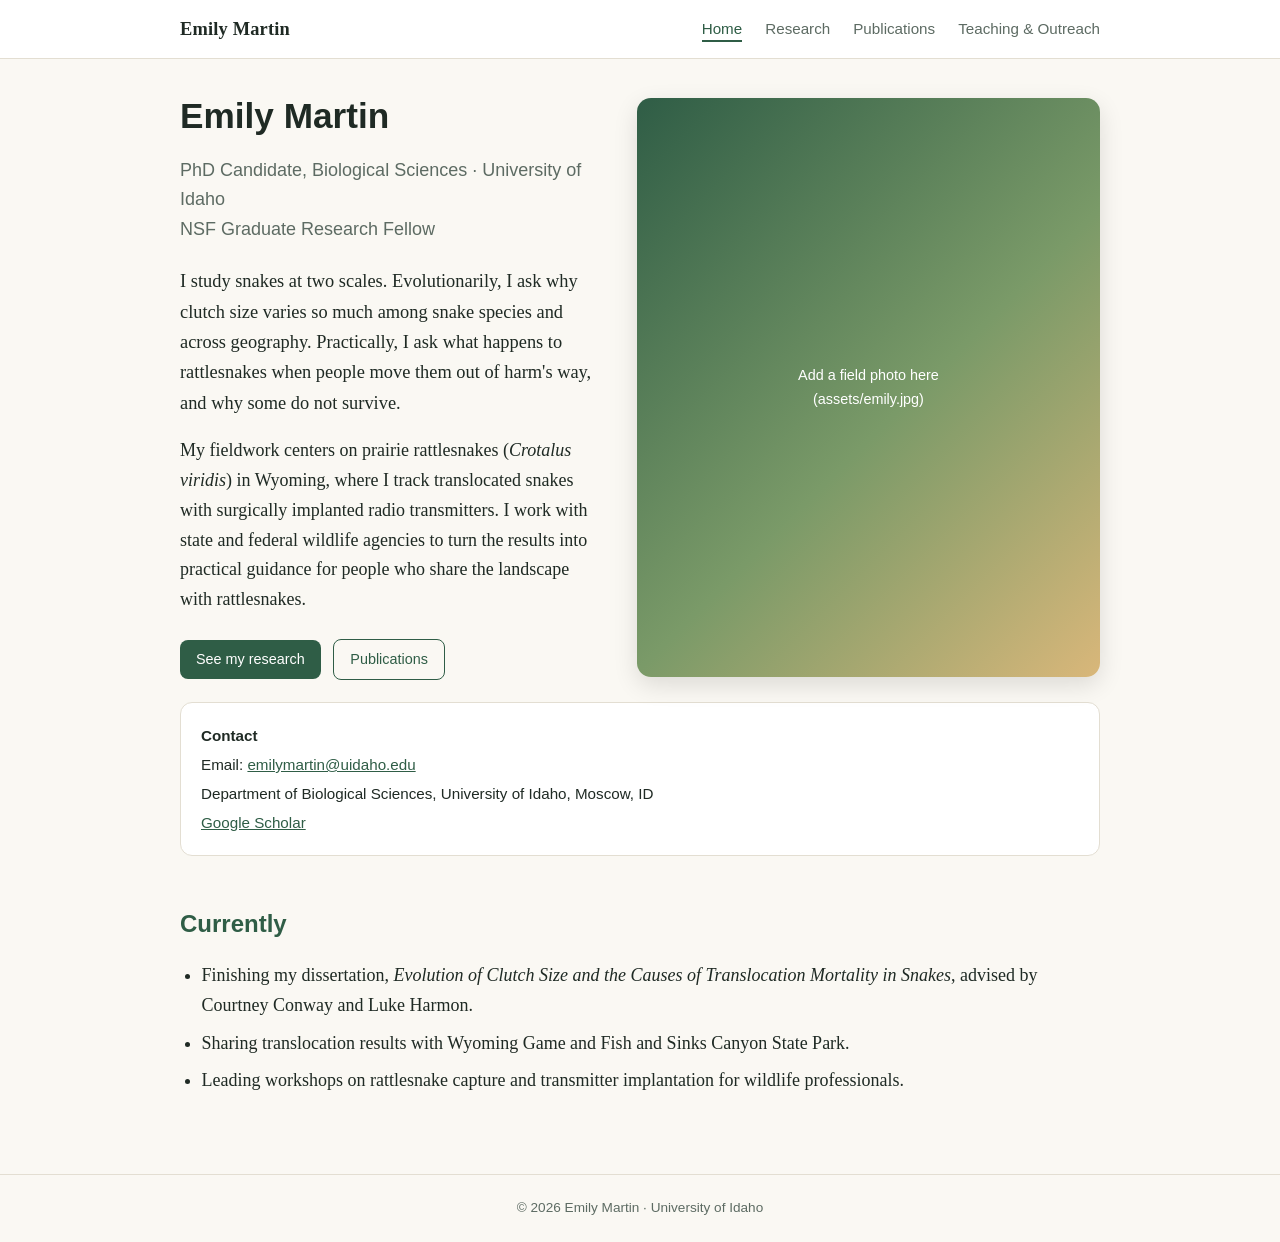
==== index.html @ 76abb7a8 "Add files via upload" ====
<!DOCTYPE html>
<html lang="en">
<head>
<meta charset="utf-8">
<meta name="viewport" content="width=device-width, initial-scale=1">
<title>Emily Martin | Snake Ecology &amp; Evolution</title>
<meta name="description" content="Emily Martin, PhD student in Biological Sciences at the University of Idaho, studying snake clutch-size evolution and translocation outcomes in prairie rattlesnakes.">
<link rel="stylesheet" href="style.css">
</head>
<body>
<header class="site"><div class="inner">
  <a class="brand" href="index.html">Emily Martin</a>
  <nav>
    <a class="active" href="index.html">Home</a>
    <a href="research.html">Research</a>
    <a href="publications.html">Publications</a>
    <a href="teaching.html">Teaching &amp; Outreach</a>
  </nav>
</div></header>

<main>
  <section class="hero">
    <div>
      <h1>Emily Martin</h1>
      <p class="subtitle">PhD Candidate, Biological Sciences · University of Idaho<br>NSF Graduate Research Fellow</p>
      <p class="lead">I study snakes at two scales. Evolutionarily, I ask why clutch size varies so much among snake species and across geography. Practically, I ask what happens to rattlesnakes when people move them out of harm's way, and why some do not survive.</p>
      <p>My fieldwork centers on prairie rattlesnakes (<em>Crotalus viridis</em>) in Wyoming, where I track translocated snakes with surgically implanted radio transmitters. I work with state and federal wildlife agencies to turn the results into practical guidance for people who share the landscape with rattlesnakes.</p>
      <a class="btn" href="research.html">See my research</a>
      <a class="btn alt" href="publications.html">Publications</a>
    </div>
    <!-- Replace the box below with your photo: save an image as assets/emily.jpg and swap in <img src="assets/emily.jpg" alt="Emily Martin holding a prairie rattlesnake in the field"> -->
    <div class="photo" id="photo">
      <span>Add a field photo here<br>(assets/emily.jpg)</span>
    </div>
  </section>

  <section class="contact">
    <p><strong>Contact</strong></p>
    <p>Email: <a href="mailto:emilymartin@uidaho.edu">emilymartin@uidaho.edu</a></p>
    <p>Department of Biological Sciences, University of Idaho, Moscow, ID</p>
    <p>
      <a href="https://scholar.google.com/">Google Scholar</a>
      <!-- TODO: replace with your Google Scholar profile URL -->
    </p>
  </section>

  <h2>Currently</h2>
  <ul class="plain">
    <li>Finishing my dissertation, <em>Evolution of Clutch Size and the Causes of Translocation Mortality in Snakes</em>, advised by Courtney Conway and Luke Harmon.</li>
    <li>Sharing translocation results with Wyoming Game and Fish and Sinks Canyon State Park.</li>
    <li>Leading workshops on rattlesnake capture and transmitter implantation for wildlife professionals.</li>
  </ul>
</main>

<footer>© 2026 Emily Martin · University of Idaho</footer>
</body>
</html>
---- style.css ----
:root{
  --bg:#faf8f3; --ink:#1f2a24; --muted:#5d6b63; --accent:#2f5d46; --accent2:#b5651d;
  --card:#ffffff; --line:#e3ded2;
}
*{box-sizing:border-box}
html{scroll-behavior:smooth}
body{margin:0;background:var(--bg);color:var(--ink);font-family:Georgia,"Times New Roman",serif;line-height:1.65;font-size:18px}
a{color:var(--accent)}
a:hover{color:var(--accent2)}
h1,h2,h3,nav,.btn,.tag,footer{font-family:"Helvetica Neue",Arial,sans-serif}
header.site{background:var(--card);border-bottom:1px solid var(--line);position:sticky;top:0;z-index:10}
header.site .inner{max-width:960px;margin:0 auto;padding:14px 20px;display:flex;flex-wrap:wrap;justify-content:space-between;align-items:center;gap:10px}
header.site .brand{font-weight:700;font-size:1.15rem;color:var(--ink);text-decoration:none;letter-spacing:.01em}
nav a{margin-left:18px;text-decoration:none;color:var(--muted);font-size:.95rem;padding-bottom:3px;border-bottom:2px solid transparent}
nav a:hover,nav a.active{color:var(--accent);border-bottom-color:var(--accent)}
main{max-width:960px;margin:0 auto;padding:36px 20px 60px}
h1{font-size:2.2rem;margin:0 0 .3em;line-height:1.2}
h2{font-size:1.5rem;margin:2em 0 .5em;color:var(--accent)}
h3{font-size:1.2rem;margin:0 0 .4em}
.hero{display:grid;grid-template-columns:1fr 1.1fr;gap:36px;align-items:center}
.hero .photo{aspect-ratio:4/5;border-radius:14px;overflow:hidden;background:linear-gradient(135deg,#2f5d46,#7a9a68 55%,#d9b77a);display:flex;align-items:center;justify-content:center;color:#fff;text-align:center;padding:20px;font-family:Arial,sans-serif;font-size:.9rem;box-shadow:0 8px 24px rgba(0,0,0,.12)}
.hero .photo img{width:100%;height:100%;object-fit:cover;display:block}
.lead{font-size:1.15rem;color:var(--ink)}
.subtitle{color:var(--muted);font-family:Arial,sans-serif;margin-bottom:1.2em}
.contact{background:var(--card);border:1px solid var(--line);border-radius:12px;padding:16px 20px;margin-top:22px;font-family:Arial,sans-serif;font-size:.95rem}
.contact p{margin:.25em 0}
.btn{display:inline-block;background:var(--accent);color:#fff;text-decoration:none;padding:8px 16px;border-radius:8px;font-size:.9rem;margin:6px 8px 0 0}
.btn:hover{background:var(--accent2);color:#fff}
.btn.alt{background:transparent;color:var(--accent);border:1px solid var(--accent)}
.btn.alt:hover{background:var(--accent);color:#fff}
.card{background:var(--card);border:1px solid var(--line);border-radius:14px;padding:24px 26px;margin:22px 0}
.tag{display:inline-block;font-size:.75rem;background:#e8efe9;color:var(--accent);padding:2px 10px;border-radius:99px;margin:0 6px 8px 0;text-transform:uppercase;letter-spacing:.05em}
.tag.status{background:#f6e6d4;color:var(--accent2)}
.figs{display:grid;grid-template-columns:1fr 1fr;gap:16px;margin-top:16px}
figure{margin:0}
figure .ph{aspect-ratio:4/3;border:2px dashed #b9c4bb;border-radius:10px;background:#f1f4f1;display:flex;align-items:center;justify-content:center;text-align:center;padding:14px;color:var(--muted);font-family:Arial,sans-serif;font-size:.85rem}
figure img{width:100%;border-radius:10px;display:block}
figcaption{font-size:.85rem;color:var(--muted);margin-top:6px;font-family:Arial,sans-serif}
ul.pubs{list-style:none;padding:0}
ul.pubs li{background:var(--card);border:1px solid var(--line);border-left:4px solid var(--accent);border-radius:8px;padding:14px 18px;margin:14px 0}
.year{font-family:Arial,sans-serif;font-weight:700;color:var(--accent2);margin-top:1.6em}
ul.plain{padding-left:1.2em}
ul.plain li{margin:.45em 0}
footer{border-top:1px solid var(--line);text-align:center;padding:22px;color:var(--muted);font-size:.85rem}
@media(max-width:720px){
  .hero,.figs{grid-template-columns:1fr}
  nav a{margin:0 14px 0 0}
  body{font-size:17px}
}
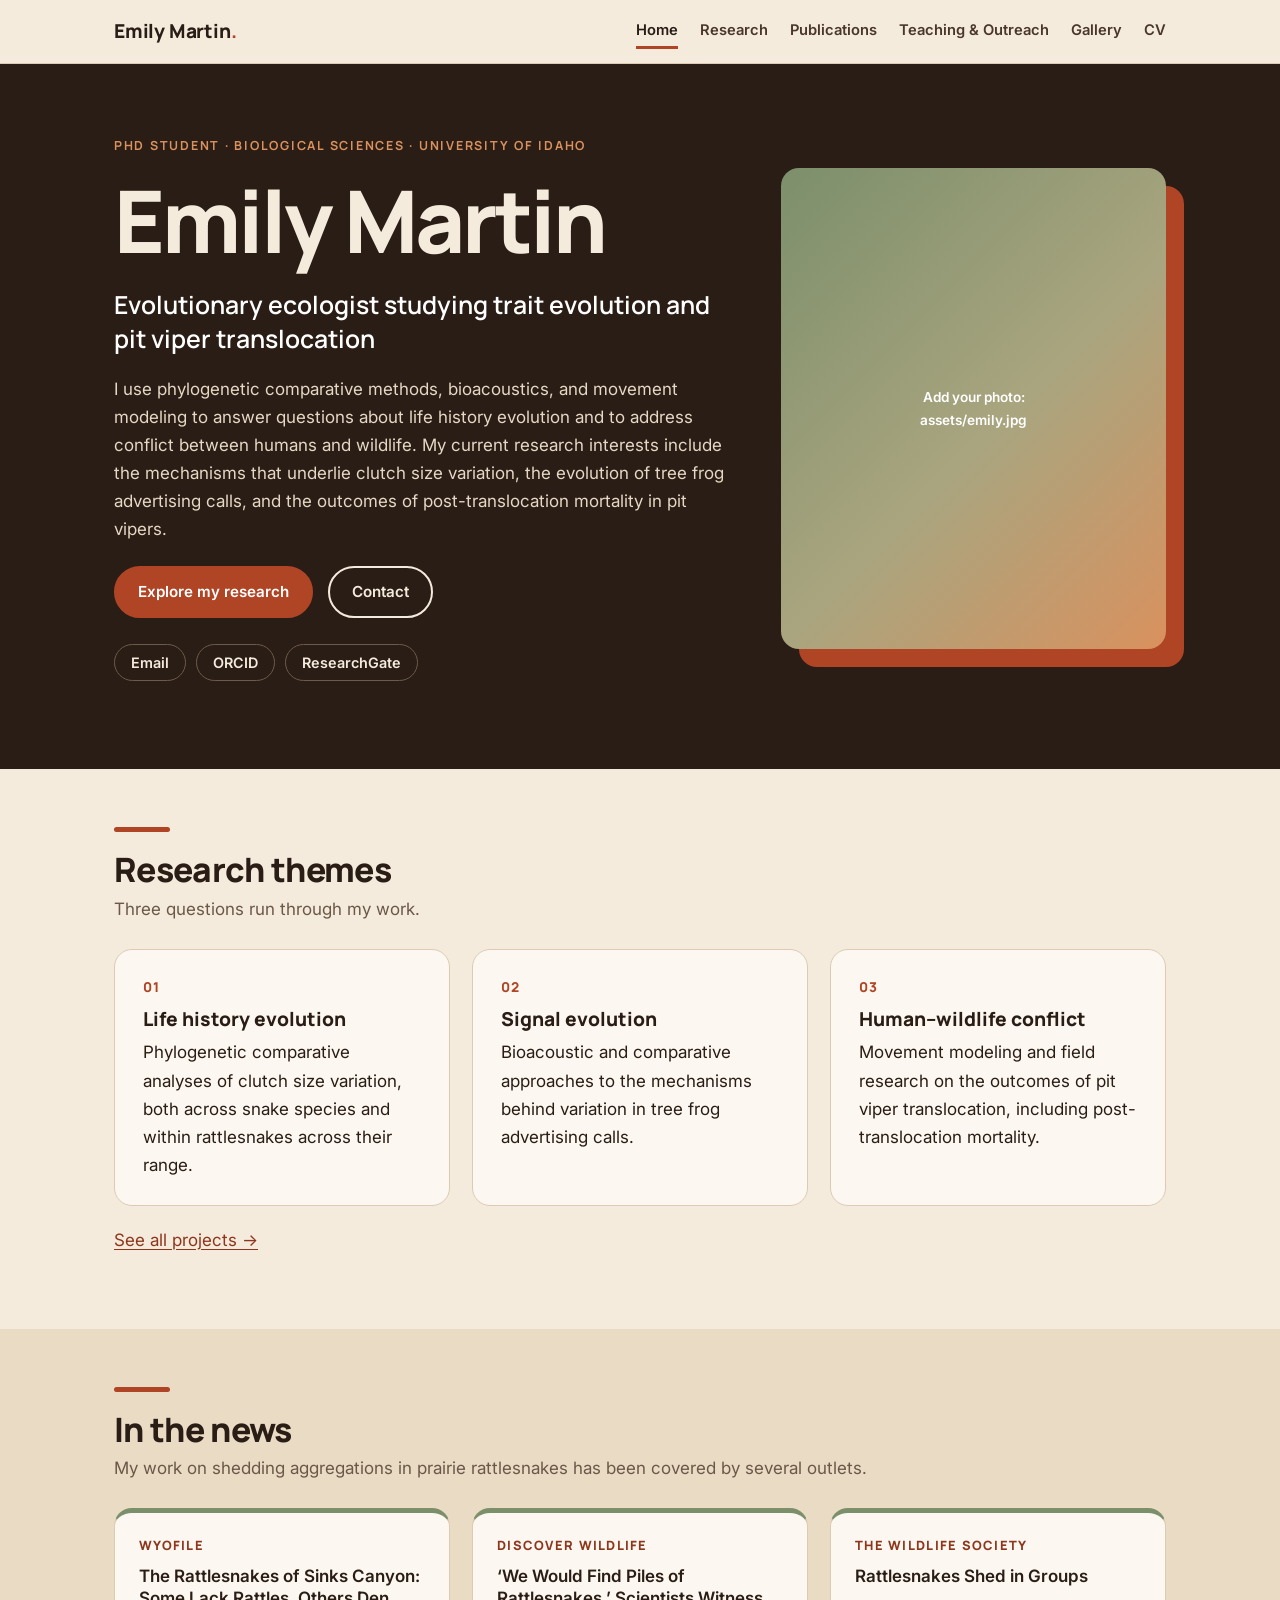
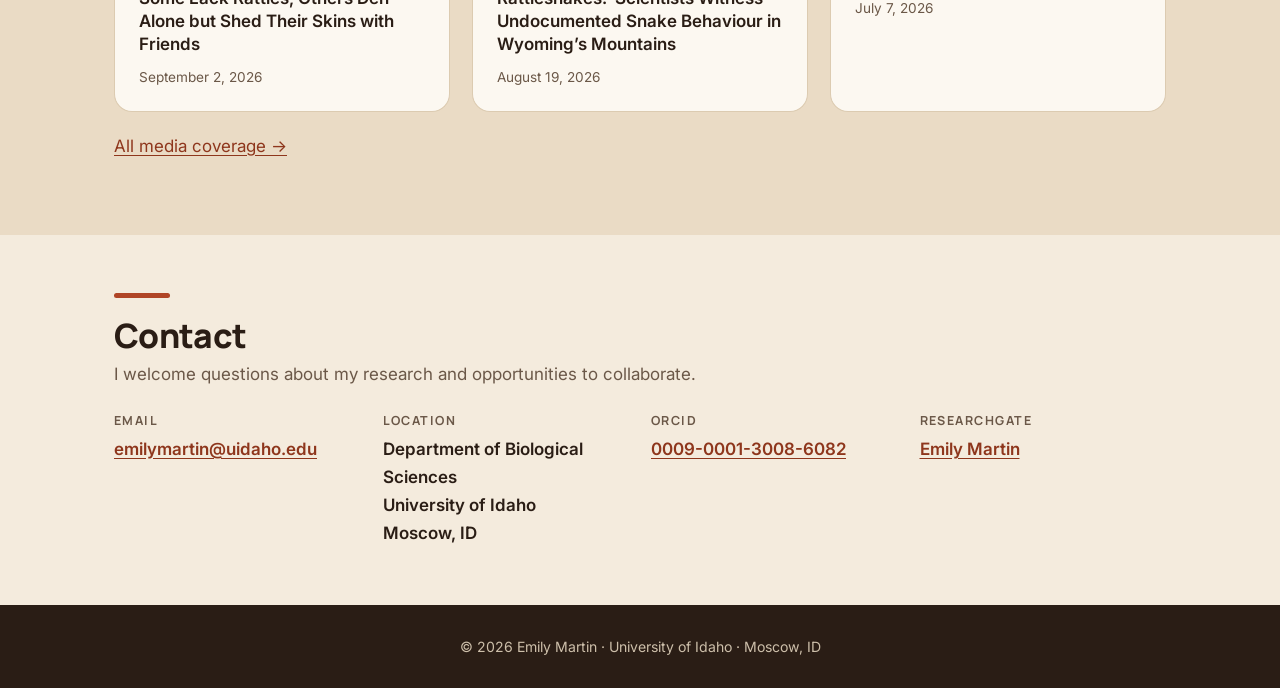
==== commit f1c35223: "Add files via upload" ====
--- a/index.html
+++ b/index.html
@@ -3,55 +3,119 @@
 <head>
 <meta charset="utf-8">
 <meta name="viewport" content="width=device-width, initial-scale=1">
-<title>Emily Martin | Snake Ecology &amp; Evolution</title>
-<meta name="description" content="Emily Martin, PhD student in Biological Sciences at the University of Idaho, studying snake clutch-size evolution and translocation outcomes in prairie rattlesnakes.">
+<title>Emily Martin | Evolutionary Ecologist</title>
+<meta name="description" content="Emily Martin is a PhD student at the University of Idaho studying trait evolution, clutch size variation, tree frog acoustic signals, and pit viper translocation.">
+<link rel="preconnect" href="https://fonts.googleapis.com">
+<link rel="preconnect" href="https://fonts.gstatic.com" crossorigin>
+<link href="https://fonts.googleapis.com/css2?family=Inter:wght@400;500;600&family=Manrope:wght@600;700;800&display=swap" rel="stylesheet">
 <link rel="stylesheet" href="style.css">
+<script src="script.js" defer></script>
 </head>
 <body>
-<header class="site"><div class="inner">
-  <a class="brand" href="index.html">Emily Martin</a>
-  <nav>
+<header class="site"><div class="wrap">
+  <a class="brand" href="index.html">Emily Martin<span>.</span></a>
+  <nav aria-label="Main">
     <a class="active" href="index.html">Home</a>
     <a href="research.html">Research</a>
     <a href="publications.html">Publications</a>
     <a href="teaching.html">Teaching &amp; Outreach</a>
+    <a href="gallery.html">Gallery</a>
+    <a href="cv.html">CV</a>
   </nav>
 </div></header>
 
-<main>
-  <section class="hero">
+<section class="hero">
+  <div class="wrap">
     <div>
+      <div class="eyebrow">PhD Student &middot; Biological Sciences &middot; University of Idaho</div>
       <h1>Emily Martin</h1>
-      <p class="subtitle">PhD Candidate, Biological Sciences · University of Idaho<br>NSF Graduate Research Fellow</p>
-      <p class="lead">I study snakes at two scales. Evolutionarily, I ask why clutch size varies so much among snake species and across geography. Practically, I ask what happens to rattlesnakes when people move them out of harm's way, and why some do not survive.</p>
-      <p>My fieldwork centers on prairie rattlesnakes (<em>Crotalus viridis</em>) in Wyoming, where I track translocated snakes with surgically implanted radio transmitters. I work with state and federal wildlife agencies to turn the results into practical guidance for people who share the landscape with rattlesnakes.</p>
-      <a class="btn" href="research.html">See my research</a>
-      <a class="btn alt" href="publications.html">Publications</a>
+      <p class="tagline">Evolutionary ecologist studying trait evolution and pit viper translocation</p>
+      <p class="interests">I use phylogenetic comparative methods, bioacoustics, and movement modeling to answer questions about life history evolution and to address conflict between humans and wildlife. My current research interests include the mechanisms that underlie clutch size variation, the evolution of tree frog advertising calls, and the outcomes of post-translocation mortality in pit vipers.</p>
+      <a class="btn" href="research.html">Explore my research</a>
+      <a class="btn ghost" href="#contact">Contact</a>
+      <div class="chips">
+        <a href="mailto:emilymartin@uidaho.edu">Email</a>
+        <a href="https://orcid.org/0009-0001-3008-6082" target="_blank" rel="noopener">ORCID</a>
+        <a href="https://www.researchgate.net/profile/Emily-Martin-101" target="_blank" rel="noopener">ResearchGate</a>
+      </div>
     </div>
-    <!-- Replace the box below with your photo: save an image as assets/emily.jpg and swap in <img src="assets/emily.jpg" alt="Emily Martin holding a prairie rattlesnake in the field"> -->
-    <div class="photo" id="photo">
-      <span>Add a field photo here<br>(assets/emily.jpg)</span>
+    <!-- HOME PHOTO: upload a photo named emily.jpg (or .png) into the "assets" folder and it appears here automatically.
+         Edit the alt text below to describe your photo. -->
+    <div class="photo-wrap">
+      <div class="frame photo">
+        <span>Add your photo:<br>assets/emily.jpg</span>
+        <img data-img="assets/emily" alt="Emily Martin in the field">
+      </div>
     </div>
-  </section>
+  </div>
+</section>
 
-  <section class="contact">
-    <p><strong>Contact</strong></p>
-    <p>Email: <a href="mailto:emilymartin@uidaho.edu">emilymartin@uidaho.edu</a></p>
-    <p>Department of Biological Sciences, University of Idaho, Moscow, ID</p>
-    <p>
-      <a href="https://scholar.google.com/">Google Scholar</a>
-      <!-- TODO: replace with your Google Scholar profile URL -->
-    </p>
-  </section>
+<section class="section">
+  <div class="wrap">
+    <div class="rule"></div>
+    <h2>Research themes</h2>
+    <p class="sub">Three questions run through my work.</p>
+    <div class="grid3">
+      <div class="card">
+        <span class="num">01</span>
+        <h3>Life history evolution</h3>
+        <p>Phylogenetic comparative analyses of clutch size variation, both across snake species and within rattlesnakes across their range.</p>
+      </div>
+      <div class="card">
+        <span class="num">02</span>
+        <h3>Signal evolution</h3>
+        <p>Bioacoustic and comparative approaches to the mechanisms behind variation in tree frog advertising calls.</p>
+      </div>
+      <div class="card">
+        <span class="num">03</span>
+        <h3>Human&ndash;wildlife conflict</h3>
+        <p>Movement modeling and field research on the outcomes of pit viper translocation, including post-translocation mortality.</p>
+      </div>
+    </div>
+    <p class="more"><a href="research.html">See all projects &rarr;</a></p>
+  </div>
+</section>
 
-  <h2>Currently</h2>
-  <ul class="plain">
-    <li>Finishing my dissertation, <em>Evolution of Clutch Size and the Causes of Translocation Mortality in Snakes</em>, advised by Courtney Conway and Luke Harmon.</li>
-    <li>Sharing translocation results with Wyoming Game and Fish and Sinks Canyon State Park.</li>
-    <li>Leading workshops on rattlesnake capture and transmitter implantation for wildlife professionals.</li>
-  </ul>
-</main>
+<section class="section alt">
+  <div class="wrap">
+    <div class="rule"></div>
+    <h2>In the news</h2>
+    <p class="sub">My work on shedding aggregations in prairie rattlesnakes has been covered by several outlets.</p>
+    <div class="news">
+      <a href="https://wyofile.com/the-rattlesnakes-of-sinks-canyon-some-lack-rattles-others-den-alone-but-shed-their-skin-with-friends/" target="_blank" rel="noopener">
+        <span class="outlet">WyoFile</span>
+        <span class="headline">The Rattlesnakes of Sinks Canyon: Some Lack Rattles, Others Den Alone but Shed Their Skins with Friends</span>
+        <span class="date">September 2, 2026</span>
+      </a>
+      <a href="https://www.discoverwildlife.com/animal-facts/reptiles/prairie-rattlesnake-shedding-aggregation" target="_blank" rel="noopener">
+        <span class="outlet">Discover Wildlife</span>
+        <span class="headline">&lsquo;We Would Find Piles of Rattlesnakes.&rsquo; Scientists Witness Undocumented Snake Behaviour in Wyoming&rsquo;s Mountains</span>
+        <span class="date">August 19, 2026</span>
+      </a>
+      <a href="https://wildlife.org/rattlesnakes-shed-in-groups/" target="_blank" rel="noopener">
+        <span class="outlet">The Wildlife Society</span>
+        <span class="headline">Rattlesnakes Shed in Groups</span>
+        <span class="date">July 7, 2026</span>
+      </a>
+    </div>
+    <p class="more"><a href="teaching.html#media">All media coverage &rarr;</a></p>
+  </div>
+</section>
 
-<footer>© 2026 Emily Martin · University of Idaho</footer>
+<section class="section" id="contact">
+  <div class="wrap">
+    <div class="rule"></div>
+    <h2>Contact</h2>
+    <p class="sub">I welcome questions about my research and opportunities to collaborate.</p>
+    <div class="contact">
+      <div><h3>Email</h3><p><a href="mailto:emilymartin@uidaho.edu">emilymartin@uidaho.edu</a></p></div>
+      <div><h3>Location</h3><p>Department of Biological Sciences<br>University of Idaho<br>Moscow, ID</p></div>
+      <div><h3>ORCID</h3><p><a href="https://orcid.org/0009-0001-3008-6082" target="_blank" rel="noopener">0009-0001-3008-6082</a></p></div>
+      <div><h3>ResearchGate</h3><p><a href="https://www.researchgate.net/profile/Emily-Martin-101" target="_blank" rel="noopener">Emily Martin</a></p></div>
+    </div>
+  </div>
+</section>
+
+<footer class="site">&copy; 2026 Emily Martin &middot; University of Idaho &middot; Moscow, ID</footer>
 </body>
 </html>
--- a/style.css
+++ b/style.css
@@ -1,49 +1,145 @@
+/* Emily Martin: personal academic site
+   Bold, modern layout in desert earth tones (rust, sand, sage). */
 :root{
-  --bg:#faf8f3; --ink:#1f2a24; --muted:#5d6b63; --accent:#2f5d46; --accent2:#b5651d;
-  --card:#ffffff; --line:#e3ded2;
+  --sand:#F4EBDD; --sand-2:#EADBC5; --cream:#FCF8F1;
+  --umber:#2A1D15; --umber-2:#4A372B;
+  --rust:#B04526; --rust-dark:#8E361C; --clay:#D9915E;
+  --sage:#7C8F6B; --sage-dark:#4F6046;
+  --line:#DCCBB1; --muted:#6B5848;
+  --radius:18px;
+  --font-head:"Manrope","Inter",system-ui,-apple-system,"Segoe UI",Roboto,Helvetica,Arial,sans-serif;
+  --font-body:"Inter",system-ui,-apple-system,"Segoe UI",Roboto,Helvetica,Arial,sans-serif;
 }
 *{box-sizing:border-box}
+[hidden]{display:none !important}
 html{scroll-behavior:smooth}
-body{margin:0;background:var(--bg);color:var(--ink);font-family:Georgia,"Times New Roman",serif;line-height:1.65;font-size:18px}
-a{color:var(--accent)}
-a:hover{color:var(--accent2)}
-h1,h2,h3,nav,.btn,.tag,footer{font-family:"Helvetica Neue",Arial,sans-serif}
-header.site{background:var(--card);border-bottom:1px solid var(--line);position:sticky;top:0;z-index:10}
-header.site .inner{max-width:960px;margin:0 auto;padding:14px 20px;display:flex;flex-wrap:wrap;justify-content:space-between;align-items:center;gap:10px}
-header.site .brand{font-weight:700;font-size:1.15rem;color:var(--ink);text-decoration:none;letter-spacing:.01em}
-nav a{margin-left:18px;text-decoration:none;color:var(--muted);font-size:.95rem;padding-bottom:3px;border-bottom:2px solid transparent}
-nav a:hover,nav a.active{color:var(--accent);border-bottom-color:var(--accent)}
-main{max-width:960px;margin:0 auto;padding:36px 20px 60px}
-h1{font-size:2.2rem;margin:0 0 .3em;line-height:1.2}
-h2{font-size:1.5rem;margin:2em 0 .5em;color:var(--accent)}
-h3{font-size:1.2rem;margin:0 0 .4em}
-.hero{display:grid;grid-template-columns:1fr 1.1fr;gap:36px;align-items:center}
-.hero .photo{aspect-ratio:4/5;border-radius:14px;overflow:hidden;background:linear-gradient(135deg,#2f5d46,#7a9a68 55%,#d9b77a);display:flex;align-items:center;justify-content:center;color:#fff;text-align:center;padding:20px;font-family:Arial,sans-serif;font-size:.9rem;box-shadow:0 8px 24px rgba(0,0,0,.12)}
-.hero .photo img{width:100%;height:100%;object-fit:cover;display:block}
-.lead{font-size:1.15rem;color:var(--ink)}
-.subtitle{color:var(--muted);font-family:Arial,sans-serif;margin-bottom:1.2em}
-.contact{background:var(--card);border:1px solid var(--line);border-radius:12px;padding:16px 20px;margin-top:22px;font-family:Arial,sans-serif;font-size:.95rem}
-.contact p{margin:.25em 0}
-.btn{display:inline-block;background:var(--accent);color:#fff;text-decoration:none;padding:8px 16px;border-radius:8px;font-size:.9rem;margin:6px 8px 0 0}
-.btn:hover{background:var(--accent2);color:#fff}
-.btn.alt{background:transparent;color:var(--accent);border:1px solid var(--accent)}
-.btn.alt:hover{background:var(--accent);color:#fff}
-.card{background:var(--card);border:1px solid var(--line);border-radius:14px;padding:24px 26px;margin:22px 0}
-.tag{display:inline-block;font-size:.75rem;background:#e8efe9;color:var(--accent);padding:2px 10px;border-radius:99px;margin:0 6px 8px 0;text-transform:uppercase;letter-spacing:.05em}
-.tag.status{background:#f6e6d4;color:var(--accent2)}
-.figs{display:grid;grid-template-columns:1fr 1fr;gap:16px;margin-top:16px}
+body{margin:0;background:var(--sand);color:var(--umber);font-family:var(--font-body);font-size:17px;line-height:1.65;-webkit-font-smoothing:antialiased}
+img{max-width:100%}
+a{color:var(--rust-dark);text-underline-offset:3px}
+a:hover{color:var(--rust)}
+h1,h2,h3{font-family:var(--font-head);line-height:1.15;margin:0}
+p{margin:0 0 1em}
+.wrap{max-width:1100px;margin:0 auto;padding:0 24px}
+
+/* Header / nav */
+header.site{background:var(--sand);border-bottom:1px solid var(--line);position:sticky;top:0;z-index:20}
+header.site .wrap{display:flex;flex-wrap:wrap;align-items:center;justify-content:space-between;gap:6px 24px;padding-top:14px;padding-bottom:14px}
+.brand{font-family:var(--font-head);font-weight:800;font-size:1.2rem;letter-spacing:-.01em;color:var(--umber);text-decoration:none}
+.brand span{color:var(--rust)}
+nav{display:flex;flex-wrap:wrap;gap:4px 22px}
+nav a{font-weight:600;font-size:.92rem;color:var(--umber-2);text-decoration:none;padding:4px 0;border-bottom:3px solid transparent}
+nav a:hover{color:var(--rust-dark);border-bottom-color:var(--clay)}
+nav a.active{color:var(--umber);border-bottom-color:var(--rust)}
+
+/* Hero (home) */
+.hero{background:var(--umber);color:var(--sand);padding:72px 0 88px;overflow:hidden}
+.hero .wrap{display:grid;grid-template-columns:1.35fr .85fr;gap:56px;align-items:center}
+.eyebrow{font-family:var(--font-head);text-transform:uppercase;letter-spacing:.14em;font-weight:700;font-size:.78rem;color:var(--clay);margin-bottom:14px}
+.hero h1{font-size:clamp(2.9rem,7.5vw,5.4rem);font-weight:800;letter-spacing:-.035em;margin-bottom:18px}
+.hero .tagline{font-family:var(--font-head);font-weight:600;font-size:clamp(1.2rem,2.4vw,1.55rem);line-height:1.35;color:#fff;margin-bottom:20px}
+.hero .interests{color:#E5D8C4;max-width:60ch}
+.btn{display:inline-block;background:var(--rust);color:#fff;text-decoration:none;font-weight:600;font-size:.95rem;padding:11px 22px;border-radius:999px;margin:6px 10px 0 0;border:2px solid var(--rust)}
+.btn:hover{background:var(--rust-dark);border-color:var(--rust-dark);color:#fff}
+.btn.ghost{background:transparent;color:var(--sand);border-color:var(--sand)}
+.btn.ghost:hover{background:var(--sand);color:var(--umber);border-color:var(--sand)}
+.btn.dark{background:var(--umber);border-color:var(--umber)}
+.btn.dark:hover{background:var(--umber-2);border-color:var(--umber-2)}
+.btn.outline{background:transparent;color:var(--umber);border-color:var(--umber)}
+.btn.outline:hover{background:var(--umber);color:var(--sand)}
+.chips{margin-top:26px;display:flex;flex-wrap:wrap;gap:10px}
+.chips a{color:var(--sand);text-decoration:none;font-size:.9rem;font-weight:600;border:1px solid #6d5a4a;border-radius:999px;padding:6px 16px}
+.chips a:hover{border-color:var(--clay);color:var(--clay)}
+.photo-wrap{position:relative}
+.photo-wrap::before{content:"";position:absolute;inset:18px -18px -18px 18px;background:var(--rust);border-radius:var(--radius)}
+.frame{position:relative;overflow:hidden;background:linear-gradient(135deg,var(--sage) 0%,#A9A57F 55%,var(--clay) 100%);display:flex;align-items:center;justify-content:center;text-align:center;color:#fff;font-size:.85rem;font-weight:600;padding:16px}
+.frame img{position:absolute;inset:0;width:100%;height:100%;object-fit:cover;display:block}
+.frame.loaded span{display:none}
+.photo{position:relative;aspect-ratio:4/5;border-radius:var(--radius)}
+
+/* Inner page header */
+.page-head{background:var(--umber);color:var(--sand);padding:54px 0 58px}
+.page-head h1{font-size:clamp(2.4rem,5.5vw,3.8rem);font-weight:800;letter-spacing:-.03em;margin-bottom:12px}
+.page-head p{color:#E5D8C4;max-width:68ch;font-size:1.1rem;margin:0}
+
+/* Sections */
+.section{padding:58px 0}
+.section.alt{background:var(--sand-2)}
+.section h2{font-size:clamp(1.6rem,3vw,2.1rem);font-weight:800;letter-spacing:-.02em;margin-bottom:6px}
+.section h2 + .sub{color:var(--muted);margin-bottom:26px}
+.rule{width:56px;height:5px;background:var(--rust);border-radius:3px;margin:0 0 18px}
+.grid3{display:grid;grid-template-columns:repeat(3,1fr);gap:22px}
+.card{background:var(--cream);border:1px solid var(--line);border-radius:var(--radius);padding:26px 28px}
+.card h3{font-size:1.2rem;font-weight:800;margin-bottom:8px}
+.card .num{font-family:var(--font-head);font-weight:800;color:var(--rust);font-size:.85rem;letter-spacing:.1em;margin-bottom:10px;display:block}
+.card p:last-child{margin-bottom:0}
+
+/* Contact */
+.contact{display:grid;grid-template-columns:repeat(auto-fit,minmax(220px,1fr));gap:22px}
+.contact h3{font-size:.78rem;text-transform:uppercase;letter-spacing:.12em;color:var(--muted);margin-bottom:6px}
+.contact p{margin:0;font-weight:600}
+
+/* News */
+.news{display:grid;grid-template-columns:repeat(3,1fr);gap:22px}
+.news a{display:block;background:var(--cream);border:1px solid var(--line);border-radius:var(--radius);padding:22px 24px;text-decoration:none;color:var(--umber);border-top:5px solid var(--sage)}
+.news a:hover{border-top-color:var(--rust);transform:translateY(-2px)}
+.news .outlet{font-family:var(--font-head);font-weight:800;font-size:.8rem;text-transform:uppercase;letter-spacing:.1em;color:var(--rust-dark);display:block;margin-bottom:8px}
+.news .headline{font-weight:600;display:block;line-height:1.35}
+.news .date{display:block;margin-top:10px;font-size:.85rem;color:var(--muted)}
+.more{margin-top:20px}
+
+/* Research projects */
+.project{background:var(--cream);border:1px solid var(--line);border-top:6px solid var(--rust);border-radius:var(--radius);padding:30px 34px;margin:0 0 30px}
+.project:nth-of-type(even){border-top-color:var(--sage)}
+.project h3{font-size:1.55rem;font-weight:800;letter-spacing:-.015em;margin:6px 0 12px}
+.tags{display:flex;flex-wrap:wrap;gap:8px}
+.tag{font-family:var(--font-head);font-size:.72rem;font-weight:700;text-transform:uppercase;letter-spacing:.09em;padding:4px 12px;border-radius:999px;background:var(--sand-2);color:var(--umber-2)}
+.tag.status{background:var(--rust);color:#fff}
+.tag.sage{background:var(--sage-dark);color:#fff}
+.project .meta{font-size:.92rem;color:var(--muted);margin:14px 0 0}
+.figs{display:grid;grid-template-columns:1fr 1fr;gap:18px;margin:22px 0 4px}
 figure{margin:0}
-figure .ph{aspect-ratio:4/3;border:2px dashed #b9c4bb;border-radius:10px;background:#f1f4f1;display:flex;align-items:center;justify-content:center;text-align:center;padding:14px;color:var(--muted);font-family:Arial,sans-serif;font-size:.85rem}
-figure img{width:100%;border-radius:10px;display:block}
-figcaption{font-size:.85rem;color:var(--muted);margin-top:6px;font-family:Arial,sans-serif}
-ul.pubs{list-style:none;padding:0}
-ul.pubs li{background:var(--card);border:1px solid var(--line);border-left:4px solid var(--accent);border-radius:8px;padding:14px 18px;margin:14px 0}
-.year{font-family:Arial,sans-serif;font-weight:700;color:var(--accent2);margin-top:1.6em}
-ul.plain{padding-left:1.2em}
-ul.plain li{margin:.45em 0}
-footer{border-top:1px solid var(--line);text-align:center;padding:22px;color:var(--muted);font-size:.85rem}
-@media(max-width:720px){
-  .hero,.figs{grid-template-columns:1fr}
-  nav a{margin:0 14px 0 0}
-  body{font-size:17px}
+.fig .frame{aspect-ratio:4/3;border-radius:12px;border:1px solid var(--line);background:#fff;color:var(--muted)}
+.fig .frame img{object-fit:contain}
+figcaption{font-size:.86rem;color:var(--muted);margin-top:8px;line-height:1.45}
+
+/* Publications */
+.year{font-family:var(--font-head);font-weight:800;font-size:2.2rem;color:var(--rust);margin:0 0 4px}
+.pub{padding:20px 0;border-bottom:1px solid var(--line)}
+.pub:first-of-type{border-top:1px solid var(--line)}
+.pub .tags{margin-top:10px}
+.pub .doi{display:inline-block;margin-top:8px;font-weight:600}
+.plain{padding-left:1.2em;margin:0 0 1em}
+.plain li{margin:.55em 0}
+ul.clean{list-style:none;padding:0;margin:0}
+ul.clean li{padding:14px 0;border-bottom:1px solid var(--line)}
+ul.clean li:first-child{border-top:1px solid var(--line)}
+ul.clean .when{font-family:var(--font-head);font-weight:800;color:var(--rust-dark);margin-right:8px}
+ul.clean .where{color:var(--muted);display:block;font-size:.92rem}
+
+/* CV timeline */
+.entry{display:grid;grid-template-columns:200px 1fr;gap:6px 30px;padding:18px 0;border-bottom:1px solid var(--line)}
+.entry:first-of-type{border-top:1px solid var(--line)}
+.entry .when{font-family:var(--font-head);font-weight:700;font-size:.9rem;color:var(--rust-dark)}
+.entry h3{font-size:1.08rem;font-weight:800;margin-bottom:2px}
+.entry .org{color:var(--muted);margin:0 0 6px;font-size:.95rem}
+.entry ul{margin:6px 0 0;padding-left:1.15em}
+.entry li{margin:.3em 0}
+
+/* Gallery */
+.gallery{display:grid;grid-template-columns:repeat(auto-fill,minmax(300px,1fr));gap:26px}
+.shot .frame{aspect-ratio:4/3;border-radius:14px}
+.shot figcaption{font-size:.95rem}
+
+footer.site{background:var(--umber);color:#CDBFAA;text-align:center;padding:30px 24px;font-size:.88rem}
+footer.site a{color:var(--clay)}
+
+@media (max-width:860px){
+  .hero{padding:48px 0 64px}
+  .hero .wrap{grid-template-columns:1fr;gap:44px}
+  .photo-wrap{max-width:360px;margin-right:18px}
+  .grid3,.news{grid-template-columns:1fr}
+  .figs{grid-template-columns:1fr}
+  .entry{grid-template-columns:1fr}
+  .project{padding:24px 22px}
+  body{font-size:16.5px}
 }
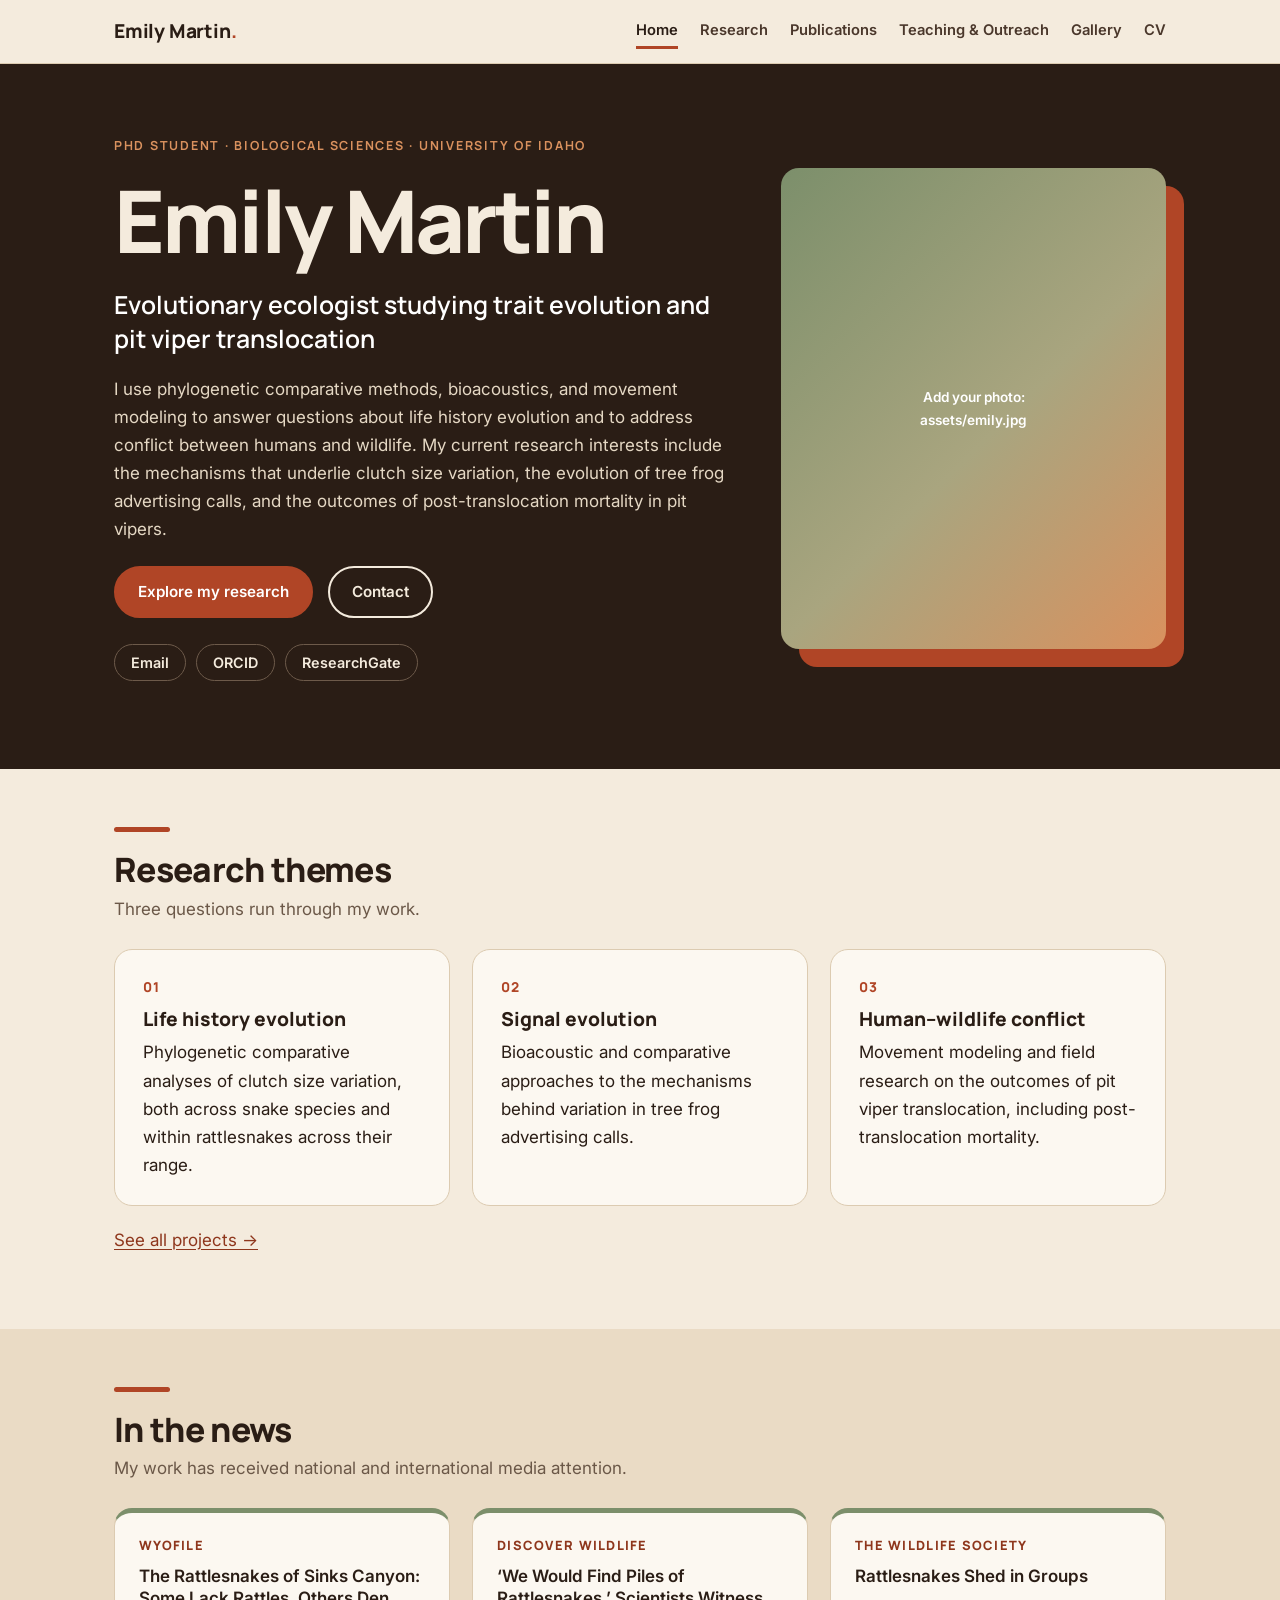
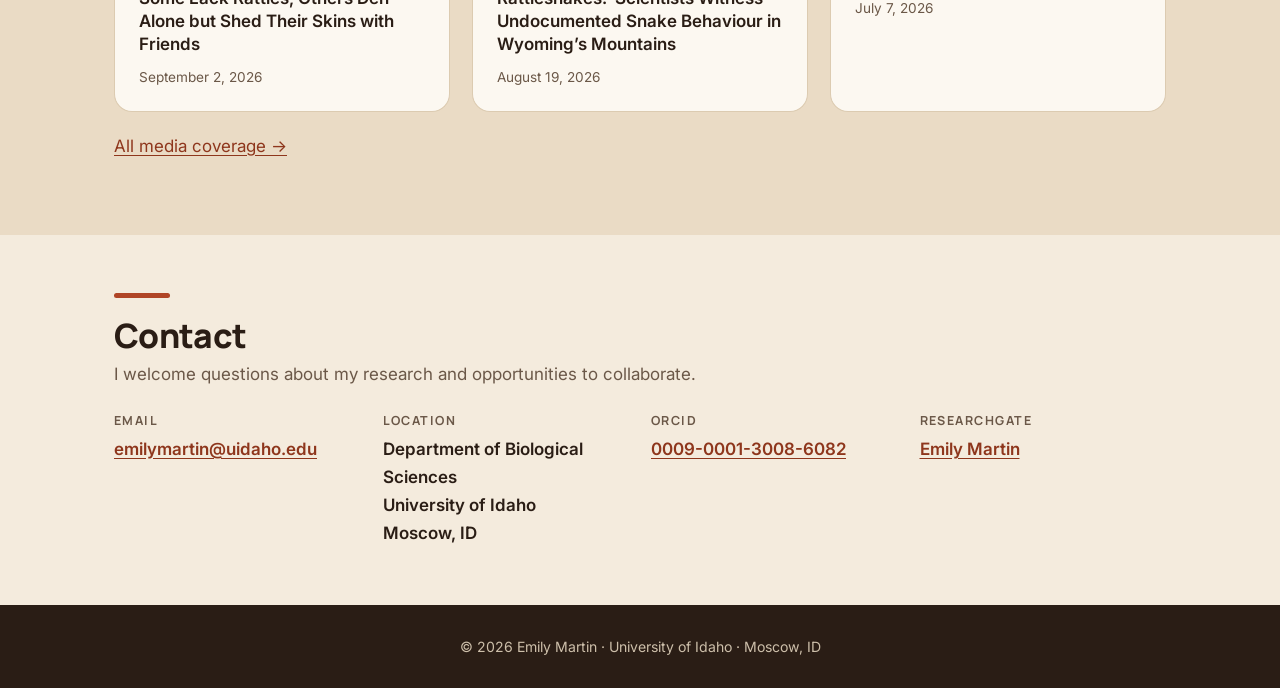
==== commit 5c6a9a61: "Update index.html" ====
--- a/index.html
+++ b/index.html
@@ -80,7 +80,7 @@
   <div class="wrap">
     <div class="rule"></div>
     <h2>In the news</h2>
-    <p class="sub">My work on shedding aggregations in prairie rattlesnakes has been covered by several outlets.</p>
+    <p class="sub">My work has received national and international media attention.</p>
     <div class="news">
       <a href="https://wyofile.com/the-rattlesnakes-of-sinks-canyon-some-lack-rattles-others-den-alone-but-shed-their-skin-with-friends/" target="_blank" rel="noopener">
         <span class="outlet">WyoFile</span>
